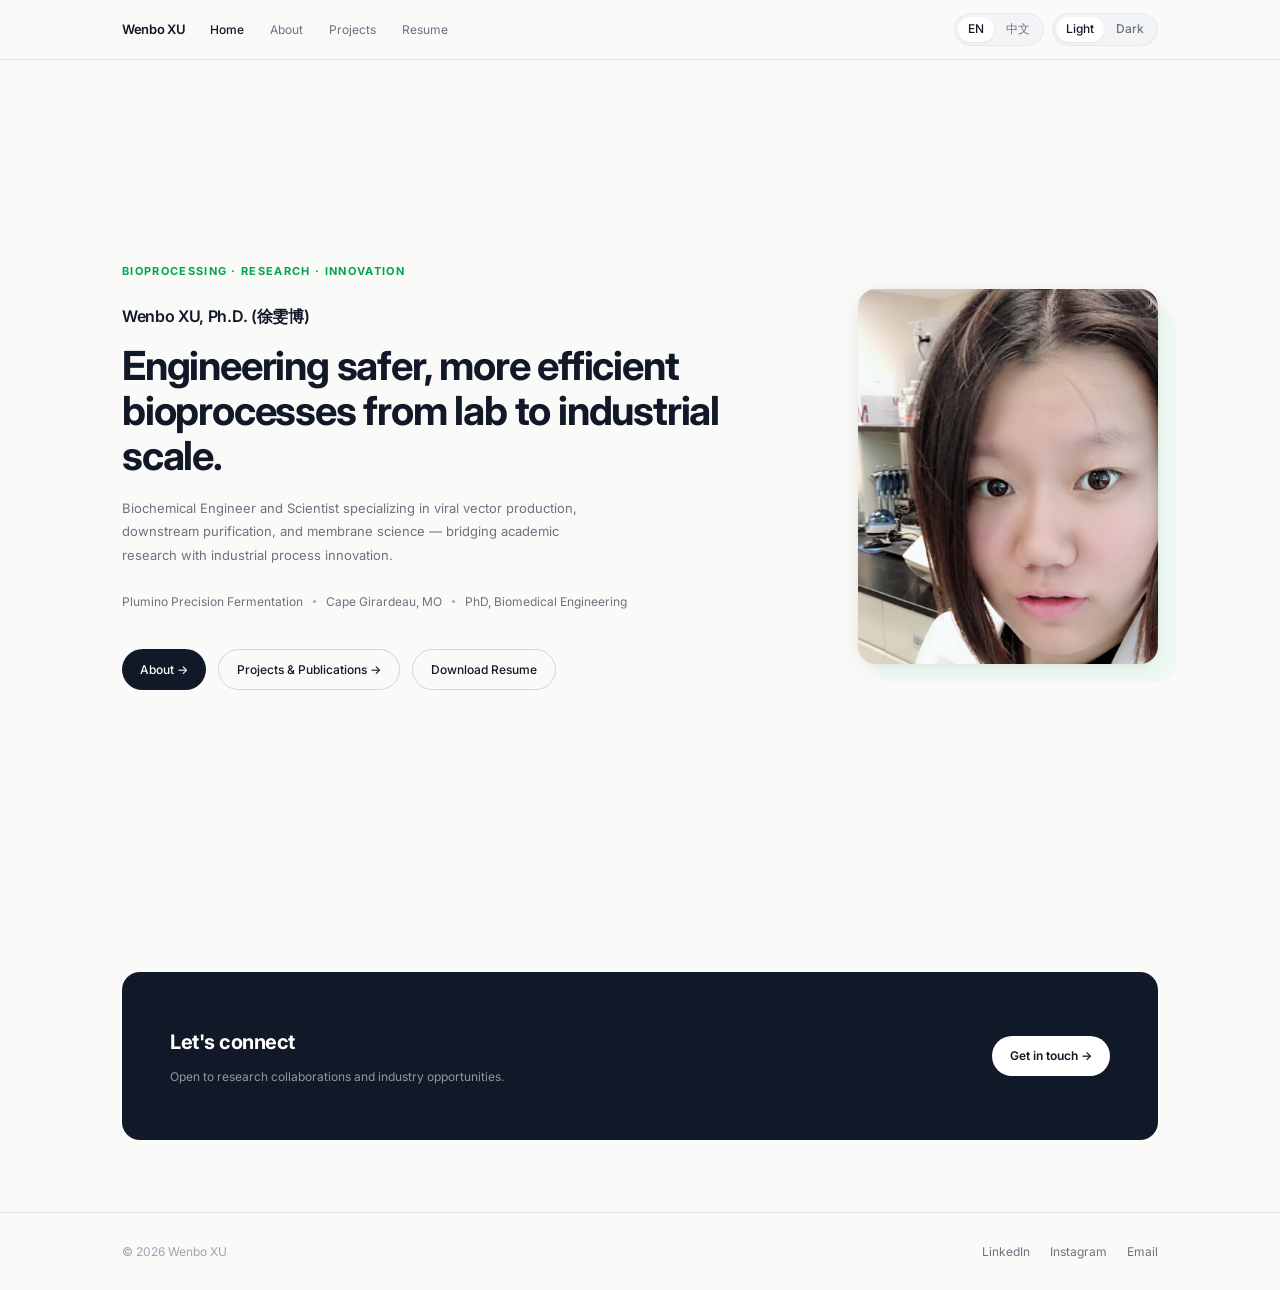
==== index.html @ 4501ac94 "Add dark/light mode toggle, fix column alignment, force HTML cache refresh Co-Authored-By: Claude So" ====
<!DOCTYPE html>
<html lang="en">
<head>
  <meta charset="UTF-8" />
  <meta name="viewport" content="width=device-width, initial-scale=1.0" />
  <title>Wenbo XU — Portfolio</title>
  <link rel="preconnect" href="https://fonts.googleapis.com" />
  <link rel="preconnect" href="https://fonts.gstatic.com" crossorigin />
  <link href="https://fonts.googleapis.com/css2?family=Inter:wght@400;500;600;700&display=swap" rel="stylesheet" />
  <link rel="stylesheet" href="styles.css?v=5" />
</head>
<body>

<div class="page">

  <section class="hero">
    <div>
      <p class="hero-eyebrow" data-en="Bioprocessing · Research · Innovation" data-zh="生物加工 · 研究 · 创新">Bioprocessing · Research · Innovation</p>
      <p class="hero-name" data-en="Wenbo XU, Ph.D. (徐雯博)" data-zh="徐雯博，博士 (Wenbo XU)">Wenbo XU, Ph.D. (徐雯博)</p>
      <h1 class="hero-headline" data-en="Engineering safer, more efficient bioprocesses from lab to industrial scale." data-zh="从实验室到工业规模，构建更安全、更高效的生物加工过程。">Engineering safer, more efficient bioprocesses from lab to industrial scale.</h1>
      <p class="hero-sub" data-en="Biochemical Engineer and Scientist specializing in viral vector production, downstream purification, and membrane science — bridging academic research with industrial process innovation." data-zh="生物化学工程师与科学家，专注于病毒载体生产、下游纯化及膜科学领域，连接学术研究与工业过程创新。">Biochemical Engineer and Scientist specializing in viral vector production, downstream purification, and membrane science — bridging academic research with industrial process innovation.</p>
      <div class="hero-meta">
        <span data-en="Plumino Precision Fermentation" data-zh="Plumino 精密发酵">Plumino Precision Fermentation</span>
        <span class="hero-meta-dot"></span>
        <span data-en="Cape Girardeau, MO" data-zh="密苏里州开普吉拉多">Cape Girardeau, MO</span>
        <span class="hero-meta-dot"></span>
        <span data-en="PhD, Biomedical Engineering" data-zh="生物医学工程博士">PhD, Biomedical Engineering</span>
      </div>
      <div class="hero-actions">
        <a href="about.html" class="btn-primary" data-en="About →" data-zh="关于我 →">About →</a>
        <a href="projects.html" class="btn-secondary" data-en="Projects & Publications →" data-zh="项目与发表 →">Projects & Publications →</a>
        <a href="cv.pdf" download class="btn-secondary" data-en="Download Resume" data-zh="下载简历">Download Resume</a>
      </div>
    </div>
    <div class="hero-photo-wrap">
      <img src="profile_picture.jpg" alt="Wenbo XU" class="hero-photo" />
      <div class="hero-photo-bg"></div>
    </div>
  </section>

  <div class="cta-strip fade-in">
    <div class="cta-strip-text">
      <h2 data-en="Let's connect" data-zh="期待与您联系">Let's connect</h2>
      <p data-en="Open to research collaborations and industry opportunities." data-zh="欢迎科研合作与行业交流机会。">Open to research collaborations and industry opportunities.</p>
    </div>
    <a href="mailto:boboxu74@gmail.com" class="btn-light" data-en="Get in touch →" data-zh="联系我 →">Get in touch →</a>
  </div>

</div>

<script src="main.js"></script>
</body>
</html>
---- styles.css ----
/* ── Tokens ── */
:root {
  --bg: #fafaf9;
  --bg-card: #ffffff;
  --bg-subtle: #f3f4f6;
  --text: #111827;
  --text-2: #374151;
  --text-3: #6b7280;
  --text-4: #9ca3af;
  --accent: #00a550;
  --accent-hover: #008a40;
  --accent-bg: #f0faf5;
  --border: #e5e7eb;
  --border-2: #d1d5db;
  --nav-h: 60px;
  --max-w: 1100px;
  --shadow-sm: 0 1px 3px rgba(0,0,0,.06), 0 1px 2px -1px rgba(0,0,0,.04);
  --shadow: 0 4px 24px rgba(0,0,0,.07), 0 1px 4px rgba(0,0,0,.04);
  --r: 10px;
  --r-lg: 18px;
}

/* ── Dark mode tokens ── */
[data-theme="dark"] {
  --bg: #0f172a;
  --bg-card: #1e293b;
  --bg-subtle: #1e293b;
  --text: #f1f5f9;
  --text-2: #cbd5e1;
  --text-3: #94a3b8;
  --text-4: #64748b;
  --accent: #00cc66;
  --accent-hover: #00a550;
  --accent-bg: #022c22;
  --border: #334155;
  --border-2: #475569;
  --shadow-sm: 0 1px 3px rgba(0,0,0,.3), 0 1px 2px -1px rgba(0,0,0,.2);
  --shadow: 0 4px 24px rgba(0,0,0,.4), 0 1px 4px rgba(0,0,0,.25);
}

/* ── Reset ── */
*, *::before, *::after { box-sizing: border-box; margin: 0; padding: 0; }
body {
  font-family: 'Inter', system-ui, -apple-system, sans-serif;
  font-size: 12px;
  line-height: 1.8;
  background: var(--bg);
  color: var(--text);
  -webkit-font-smoothing: antialiased;
  -moz-osx-font-smoothing: grayscale;
}
a { color: inherit; text-decoration: none; }
img { display: block; max-width: 100%; }
button { font-family: inherit; cursor: pointer; border: none; }

/* ── Navbar ── */
.nav {
  position: sticky;
  top: 0;
  z-index: 100;
  height: var(--nav-h);
  background: rgba(250,250,249,.9);
  backdrop-filter: blur(16px);
  -webkit-backdrop-filter: blur(16px);
  border-bottom: 1px solid var(--border);
}
[data-theme="dark"] .nav { background: rgba(15,23,42,.92); }
.nav-inner {
  max-width: var(--max-w);
  margin: 0 auto;
  padding: 0 32px;
  height: 100%;
  display: flex;
  align-items: center;
  gap: 8px;
}
.nav-brand {
  font-size: 13px;
  font-weight: 600;
  letter-spacing: -0.02em;
  color: var(--text);
  flex-shrink: 0;
  margin-right: 4px;
}
.nav-links {
  display: flex;
  align-items: center;
  gap: 2px;
  flex: 1;
}
.nav-link {
  font-size: 12px;
  font-weight: 400;
  color: var(--text-3);
  padding: 6px 12px;
  border-radius: 8px;
  transition: color .12s, background .12s;
}
.nav-link:hover { color: var(--text); background: var(--bg-subtle); }
.nav-link.active { color: var(--text); font-weight: 500; }
.nav-right {
  margin-left: auto;
  display: flex;
  align-items: center;
  gap: 8px;
}
.lang-toggle {
  display: flex;
  align-items: center;
  background: var(--bg-subtle);
  border: 1px solid var(--border);
  border-radius: 20px;
  padding: 3px;
  gap: 2px;
}
.lang-btn {
  font-size: 12px;
  font-weight: 500;
  color: var(--text-3);
  padding: 4px 10px;
  border-radius: 16px;
  background: transparent;
  transition: color .12s, background .12s, box-shadow .12s;
  line-height: 1.4;
}
.lang-btn.active {
  background: var(--bg-card);
  color: var(--text);
  box-shadow: var(--shadow-sm);
}
.nav-hamburger {
  display: none;
  flex-direction: column;
  gap: 5px;
  padding: 8px;
  background: none;
}
.nav-hamburger span {
  display: block;
  width: 22px;
  height: 2px;
  background: var(--text);
  border-radius: 2px;
  transition: transform .2s, opacity .2s;
}
.nav-mobile {
  display: none;
  position: absolute;
  top: var(--nav-h);
  left: 0;
  right: 0;
  background: var(--bg-card);
  border-bottom: 1px solid var(--border);
  padding: 12px 20px 16px;
  flex-direction: column;
  gap: 2px;
  box-shadow: var(--shadow);
}
.nav-mobile.open { display: flex; }
.nav-mobile .nav-link { padding: 10px 12px; }
.nav-mobile-toggles {
  display: flex;
  gap: 8px;
  padding: 10px 12px 4px;
  flex-wrap: wrap;
}

/* ── Page container ── */
.page {
  max-width: var(--max-w);
  margin: 0 auto;
  padding: 0 32px;
}

/* ── Buttons ── */
.btn-primary {
  display: inline-flex;
  align-items: center;
  gap: 6px;
  padding: 9px 18px;
  background: var(--text);
  color: #fff;
  border-radius: 50px;
  font-size: 12px;
  font-weight: 500;
  transition: opacity .15s, transform .15s;
}
.btn-primary:hover { opacity: .85; transform: translateY(-1px); }
[data-theme="dark"] .btn-primary { background: var(--accent); color: #022c22; }
[data-theme="dark"] .btn-primary:hover { opacity: 1; background: var(--accent-hover); }
.btn-secondary {
  display: inline-flex;
  align-items: center;
  gap: 6px;
  padding: 9px 18px;
  border: 1.5px solid var(--border-2);
  color: var(--text);
  border-radius: 50px;
  font-size: 12px;
  font-weight: 500;
  background: transparent;
  transition: border-color .15s, background .15s, transform .15s;
}
.btn-secondary:hover { border-color: var(--text-3); background: var(--bg-subtle); transform: translateY(-1px); }
.btn-accent {
  display: inline-flex;
  align-items: center;
  gap: 6px;
  padding: 9px 18px;
  background: var(--accent);
  color: #fff;
  border-radius: 50px;
  font-size: 12px;
  font-weight: 500;
  transition: background .15s, transform .15s;
}
.btn-accent:hover { background: var(--accent-hover); transform: translateY(-1px); }

/* ── Hero ── */
.hero {
  display: grid;
  grid-template-columns: 1fr 300px;
  gap: 72px;
  align-items: center;
  min-height: calc(100vh - var(--nav-h));
  padding: 72px 0 80px;
}
.hero-eyebrow {
  font-size: 11px;
  font-weight: 700;
  letter-spacing: .12em;
  text-transform: uppercase;
  color: var(--accent);
  margin-bottom: 20px;
}
.hero-name {
  font-size: 16px;
  font-weight: 600;
  letter-spacing: -.02em;
  color: var(--text);
  margin-bottom: 14px;
}
.hero-headline {
  font-size: clamp(26px, 3.5vw, 40px);
  font-weight: 700;
  line-height: 1.12;
  letter-spacing: -.03em;
  color: var(--text);
  margin-bottom: 18px;
}
.hero-sub {
  font-size: 13px;
  line-height: 1.8;
  color: var(--text-3);
  max-width: 480px;
  margin-bottom: 24px;
}
.hero-meta {
  display: flex;
  align-items: center;
  gap: 10px;
  font-size: 12px;
  color: var(--text-3);
  margin-bottom: 36px;
  flex-wrap: wrap;
}
.hero-meta-dot {
  width: 3px;
  height: 3px;
  border-radius: 50%;
  background: var(--text-4);
  flex-shrink: 0;
}
.hero-actions { display: flex; gap: 12px; flex-wrap: wrap; }
.hero-photo-wrap { position: relative; align-self: center; }
.hero-photo {
  width: 100%;
  aspect-ratio: 4/5;
  object-fit: cover;
  border-radius: var(--r-lg);
  box-shadow: var(--shadow);
  position: relative;
  z-index: 1;
}
.hero-photo-bg {
  position: absolute;
  inset: 20px -18px -18px 18px;
  background: var(--accent-bg);
  border-radius: var(--r-lg);
  z-index: 0;
}

/* ── Sections ── */
.section {
  padding: 72px 0;
  border-top: 1px solid var(--border);
}
.section-label {
  font-size: 11px;
  font-weight: 700;
  letter-spacing: .12em;
  text-transform: uppercase;
  color: var(--accent);
  margin-bottom: 10px;
}
.section-title {
  font-size: clamp(16px, 2vw, 20px);
  font-weight: 700;
  letter-spacing: -.02em;
  color: var(--text);
  margin-bottom: 36px;
}

/* ── Feature cards ── */
.features {
  display: grid;
  grid-template-columns: repeat(3, 1fr);
  gap: 16px;
}
.feature-card {
  background: var(--bg-card);
  border: 1px solid var(--border);
  border-radius: var(--r-lg);
  padding: 28px 24px;
  transition: box-shadow .2s, transform .2s;
}
.feature-card:hover { box-shadow: var(--shadow); transform: translateY(-2px); }
.feature-title {
  font-size: 13px;
  font-weight: 600;
  color: var(--text);
  letter-spacing: -.01em;
  margin-bottom: 8px;
}
.feature-desc { font-size: 12px; line-height: 1.8; color: var(--text-3); }

/* ── Project cards ── */
.project-grid {
  display: grid;
  grid-template-columns: repeat(2, 1fr);
  gap: 16px;
}
.project-card {
  background: var(--bg-card);
  border: 1px solid var(--border);
  border-radius: var(--r-lg);
  padding: 28px;
  display: flex;
  flex-direction: column;
  gap: 10px;
  transition: box-shadow .2s, transform .2s;
}
.project-card:hover { box-shadow: var(--shadow); transform: translateY(-2px); }
.project-tags { display: flex; flex-wrap: wrap; gap: 6px; }
.tag {
  font-size: 11px;
  font-weight: 500;
  padding: 3px 9px;
  border-radius: 20px;
  background: var(--bg-subtle);
  color: var(--text-3);
}
.tag.accent { background: var(--accent-bg); color: var(--accent); }
.project-title {
  font-size: 13px;
  font-weight: 600;
  color: var(--text);
  letter-spacing: -.01em;
}
.project-desc { font-size: 12px; line-height: 1.8; color: var(--text-3); flex: 1; }
.project-link {
  font-size: 12px;
  font-weight: 500;
  color: var(--accent);
  display: inline-flex;
  align-items: center;
  gap: 4px;
  margin-top: 4px;
}
.project-link:hover { text-decoration: underline; text-underline-offset: 3px; }

/* ── Publications & Involvement list (shared) ── */
.pub-list { display: flex; flex-direction: column; }
.pub-item {
  display: grid;
  grid-template-columns: 180px 1fr;
  gap: 40px;
  align-items: baseline;
  padding: 20px 0;
  border-bottom: 1px solid var(--border);
}
.pub-item:first-child { border-top: 1px solid var(--border); }
.pub-year {
  font-size: 12px;
  font-weight: 600;
  color: var(--text-4);
  font-feature-settings: "tnum";
  padding-top: 2px;
  white-space: nowrap;
}
.pub-title { font-size: 12px; font-weight: 500; color: var(--text); line-height: 1.6; margin-bottom: 4px; }
.pub-title a { color: var(--accent); }
.pub-title a:hover { text-decoration: underline; text-underline-offset: 3px; }
.pub-venue { font-size: 12px; color: var(--text-3); }

/* ── Timeline ── */
.timeline { display: flex; flex-direction: column; }
.timeline-item {
  display: grid;
  grid-template-columns: 180px 1fr;
  gap: 40px;
  align-items: start;
  padding: 28px 0;
  border-bottom: 1px solid var(--border);
}
.timeline-item:first-child { border-top: 1px solid var(--border); }
.timeline-period {
  font-size: 12px;
  font-weight: 600;
  color: var(--text-4);
  font-feature-settings: "tnum";
  padding-top: 3px;
  line-height: 1.6;
}
.timeline-title {
  font-size: 13px;
  font-weight: 600;
  color: var(--text);
  letter-spacing: -.01em;
  margin-bottom: 3px;
}
.timeline-org { font-size: 12px; color: var(--text-3); margin-bottom: 10px; }
.timeline-desc { font-size: 12px; line-height: 1.8; color: var(--text-3); }
.timeline-tags { display: flex; flex-wrap: wrap; gap: 6px; margin-top: 10px; }

/* ── Skills ── */
.skills-grid {
  display: grid;
  grid-template-columns: repeat(3, 1fr);
  gap: 10px;
}
.skill-chip {
  background: var(--bg-card);
  border: 1px solid var(--border);
  border-radius: var(--r);
  padding: 9px 12px;
  font-size: 12px;
  font-weight: 500;
  color: var(--text-2);
}

/* ── Page header (inner pages) ── */
.page-header {
  padding: 56px 0 52px;
  border-bottom: 1px solid var(--border);
}
.page-header-eyebrow {
  font-size: 11px;
  font-weight: 700;
  letter-spacing: .12em;
  text-transform: uppercase;
  color: var(--accent);
  margin-bottom: 10px;
}
.page-header-title {
  font-size: clamp(20px, 2.5vw, 28px);
  font-weight: 700;
  letter-spacing: -.03em;
  color: var(--text);
  margin-bottom: 12px;
}
.page-header-sub {
  font-size: 12px;
  color: var(--text-3);
  max-width: 520px;
  line-height: 1.8;
}

/* ── CTA strip ── */
.cta-strip {
  background: var(--text);
  border-radius: var(--r-lg);
  padding: 52px 48px;
  display: flex;
  align-items: center;
  justify-content: space-between;
  gap: 24px;
  margin: 72px 0;
}
[data-theme="dark"] .cta-strip {
  background: #1e293b;
  border: 1px solid var(--border);
}
.cta-strip-text h2 {
  font-size: 20px;
  font-weight: 700;
  letter-spacing: -.025em;
  color: #fff;
  margin-bottom: 6px;
}
[data-theme="dark"] .cta-strip-text h2 { color: var(--text); }
.cta-strip-text p { font-size: 12px; color: rgba(255,255,255,.55); }
[data-theme="dark"] .cta-strip-text p { color: var(--text-3); }
.btn-light {
  display: inline-flex;
  align-items: center;
  gap: 8px;
  padding: 9px 18px;
  background: #fff;
  color: var(--text);
  border-radius: 50px;
  font-size: 12px;
  font-weight: 600;
  white-space: nowrap;
  flex-shrink: 0;
  transition: opacity .15s, transform .15s;
}
.btn-light:hover { opacity: .9; transform: translateY(-1px); }
[data-theme="dark"] .btn-light { background: var(--bg-subtle); color: var(--text); border: 1px solid var(--border-2); }

/* ── Footer ── */
footer { border-top: 1px solid var(--border); }
.footer-inner {
  max-width: var(--max-w);
  margin: 0 auto;
  padding: 28px 32px;
  display: flex;
  align-items: center;
  justify-content: space-between;
  gap: 16px;
}
.footer-copy { font-size: 12px; color: var(--text-4); }
.footer-links { display: flex; gap: 20px; }
.footer-link { font-size: 12px; color: var(--text-3); transition: color .12s; }
.footer-link:hover { color: var(--text); }

/* ── Scroll fade-in ── */
.fade-in {
  opacity: 0;
  transform: translateY(20px);
  transition: opacity .55s ease, transform .55s ease;
}
.fade-in.visible { opacity: 1; transform: none; }

/* ── Responsive ── */
@media (max-width: 960px) {
  .hero { grid-template-columns: 1fr; min-height: auto; padding: 56px 0 64px; gap: 40px; }
  .hero-photo-wrap { order: -1; max-width: 220px; margin: 0 auto; }
  .features { grid-template-columns: 1fr 1fr; }
  .timeline-item { grid-template-columns: 1fr; gap: 4px; }
  .pub-item { grid-template-columns: 1fr; gap: 4px; }
  .cta-strip { flex-direction: column; text-align: center; padding: 40px 28px; }
}
@media (max-width: 700px) {
  .project-grid { grid-template-columns: 1fr; }
  .features { grid-template-columns: 1fr; }
  .skills-grid { grid-template-columns: repeat(2, 1fr); }
}
@media (max-width: 640px) {
  .page { padding: 0 20px; }
  .nav-inner { padding: 0 20px; }
  .nav-links { display: none; }
  .nav-hamburger { display: flex; }
  .footer-inner { padding: 24px 20px; }
}
@media (max-width: 480px) {
  .footer-inner { flex-direction: column; text-align: center; }
  .cta-strip { padding: 32px 20px; }
  .cta-strip-text h2 { font-size: 16px; }
}
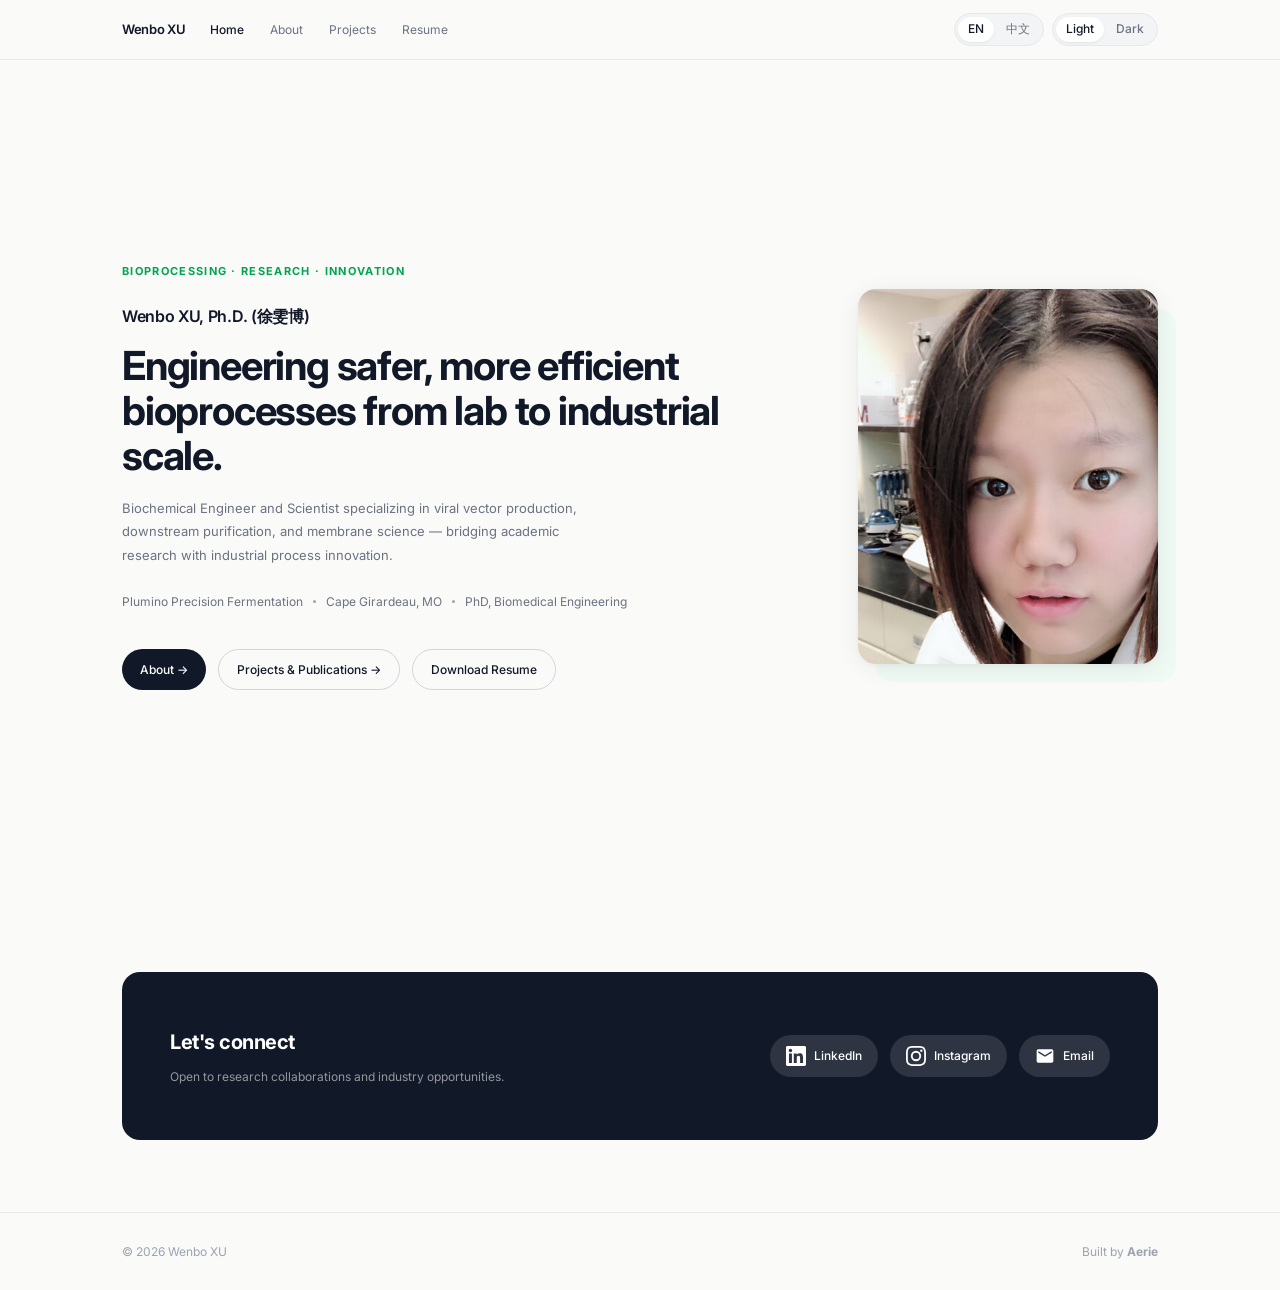
==== commit 11ad5817: "Move social links to CTA strip with icons, add Built by Aerie to footer Co-Authored-By: Claude Sonne" ====
--- a/index.html
+++ b/index.html
@@ -7,7 +7,7 @@
   <link rel="preconnect" href="https://fonts.googleapis.com" />
   <link rel="preconnect" href="https://fonts.gstatic.com" crossorigin />
   <link href="https://fonts.googleapis.com/css2?family=Inter:wght@400;500;600;700&display=swap" rel="stylesheet" />
-  <link rel="stylesheet" href="styles.css?v=5" />
+  <link rel="stylesheet" href="styles.css?v=6" />
 </head>
 <body>
 
@@ -43,7 +43,20 @@
       <h2 data-en="Let's connect" data-zh="期待与您联系">Let's connect</h2>
       <p data-en="Open to research collaborations and industry opportunities." data-zh="欢迎科研合作与行业交流机会。">Open to research collaborations and industry opportunities.</p>
     </div>
-    <a href="mailto:boboxu74@gmail.com" class="btn-light" data-en="Get in touch →" data-zh="联系我 →">Get in touch →</a>
+    <div class="cta-socials">
+      <a href="https://www.linkedin.com/in/wenbo74/" target="_blank" rel="noopener" class="social-btn" aria-label="LinkedIn">
+        <svg width="20" height="20" viewBox="0 0 24 24" fill="currentColor"><path d="M20.447 20.452h-3.554v-5.569c0-1.328-.027-3.037-1.852-3.037-1.853 0-2.136 1.445-2.136 2.939v5.667H9.351V9h3.414v1.561h.046c.477-.9 1.637-1.85 3.37-1.85 3.601 0 4.267 2.37 4.267 5.455v6.286zM5.337 7.433c-1.144 0-2.063-.926-2.063-2.065 0-1.138.92-2.063 2.063-2.063 1.14 0 2.064.925 2.064 2.063 0 1.139-.925 2.065-2.064 2.065zm1.782 13.019H3.555V9h3.564v11.452zM22.225 0H1.771C.792 0 0 .774 0 1.729v20.542C0 23.227.792 24 1.771 24h20.451C23.2 24 24 23.227 24 22.271V1.729C24 .774 23.2 0 22.222 0h.003z"/></svg>
+        <span>LinkedIn</span>
+      </a>
+      <a href="https://www.instagram.com/wennnnboo" target="_blank" rel="noopener" class="social-btn" aria-label="Instagram">
+        <svg width="20" height="20" viewBox="0 0 24 24" fill="currentColor"><path d="M12 2.163c3.204 0 3.584.012 4.85.07 3.252.148 4.771 1.691 4.919 4.919.058 1.265.069 1.645.069 4.849 0 3.205-.012 3.584-.069 4.849-.149 3.225-1.664 4.771-4.919 4.919-1.266.058-1.644.07-4.85.07-3.204 0-3.584-.012-4.849-.07-3.26-.149-4.771-1.699-4.919-4.92-.058-1.265-.07-1.644-.07-4.849 0-3.204.013-3.583.07-4.849.149-3.227 1.664-4.771 4.919-4.919 1.266-.057 1.645-.069 4.849-.069zM12 0C8.741 0 8.333.014 7.053.072 2.695.272.273 2.69.073 7.052.014 8.333 0 8.741 0 12c0 3.259.014 3.668.072 4.948.2 4.358 2.618 6.78 6.98 6.98C8.333 23.986 8.741 24 12 24c3.259 0 3.668-.014 4.948-.072 4.354-.2 6.782-2.618 6.979-6.98.059-1.28.073-1.689.073-4.948 0-3.259-.014-3.667-.072-4.947-.196-4.354-2.617-6.78-6.979-6.98C15.668.014 15.259 0 12 0zm0 5.838a6.162 6.162 0 100 12.324 6.162 6.162 0 000-12.324zM12 16a4 4 0 110-8 4 4 0 010 8zm6.406-11.845a1.44 1.44 0 100 2.881 1.44 1.44 0 000-2.881z"/></svg>
+        <span>Instagram</span>
+      </a>
+      <a href="mailto:boboxu74@gmail.com" class="social-btn" aria-label="Email">
+        <svg width="20" height="20" viewBox="0 0 24 24" fill="currentColor"><path d="M20 4H4c-1.1 0-2 .9-2 2v12c0 1.1.9 2 2 2h16c1.1 0 2-.9 2-2V6c0-1.1-.9-2-2-2zm0 4l-8 5-8-5V6l8 5 8-5v2z"/></svg>
+        <span>Email</span>
+      </a>
+    </div>
   </div>
 
 </div>
--- a/styles.css
+++ b/styles.css
@@ -518,6 +518,30 @@
 .btn-light:hover { opacity: .9; transform: translateY(-1px); }
 [data-theme="dark"] .btn-light { background: var(--bg-subtle); color: var(--text); border: 1px solid var(--border-2); }
 
+/* ── CTA social buttons ── */
+.cta-socials {
+  display: flex;
+  gap: 12px;
+  flex-shrink: 0;
+  align-items: center;
+}
+.social-btn {
+  display: flex;
+  align-items: center;
+  gap: 8px;
+  padding: 10px 16px;
+  border-radius: 50px;
+  background: rgba(255,255,255,.12);
+  color: #fff;
+  font-size: 12px;
+  font-weight: 500;
+  white-space: nowrap;
+  transition: background .15s, transform .15s;
+}
+.social-btn:hover { background: rgba(255,255,255,.22); transform: translateY(-2px); }
+[data-theme="dark"] .social-btn { background: rgba(255,255,255,.08); }
+[data-theme="dark"] .social-btn:hover { background: rgba(255,255,255,.16); }
+
 /* ── Footer ── */
 footer { border-top: 1px solid var(--border); }
 .footer-inner {
@@ -550,6 +574,7 @@
   .timeline-item { grid-template-columns: 1fr; gap: 4px; }
   .pub-item { grid-template-columns: 1fr; gap: 4px; }
   .cta-strip { flex-direction: column; text-align: center; padding: 40px 28px; }
+  .cta-socials { justify-content: center; flex-wrap: wrap; }
 }
 @media (max-width: 700px) {
   .project-grid { grid-template-columns: 1fr; }
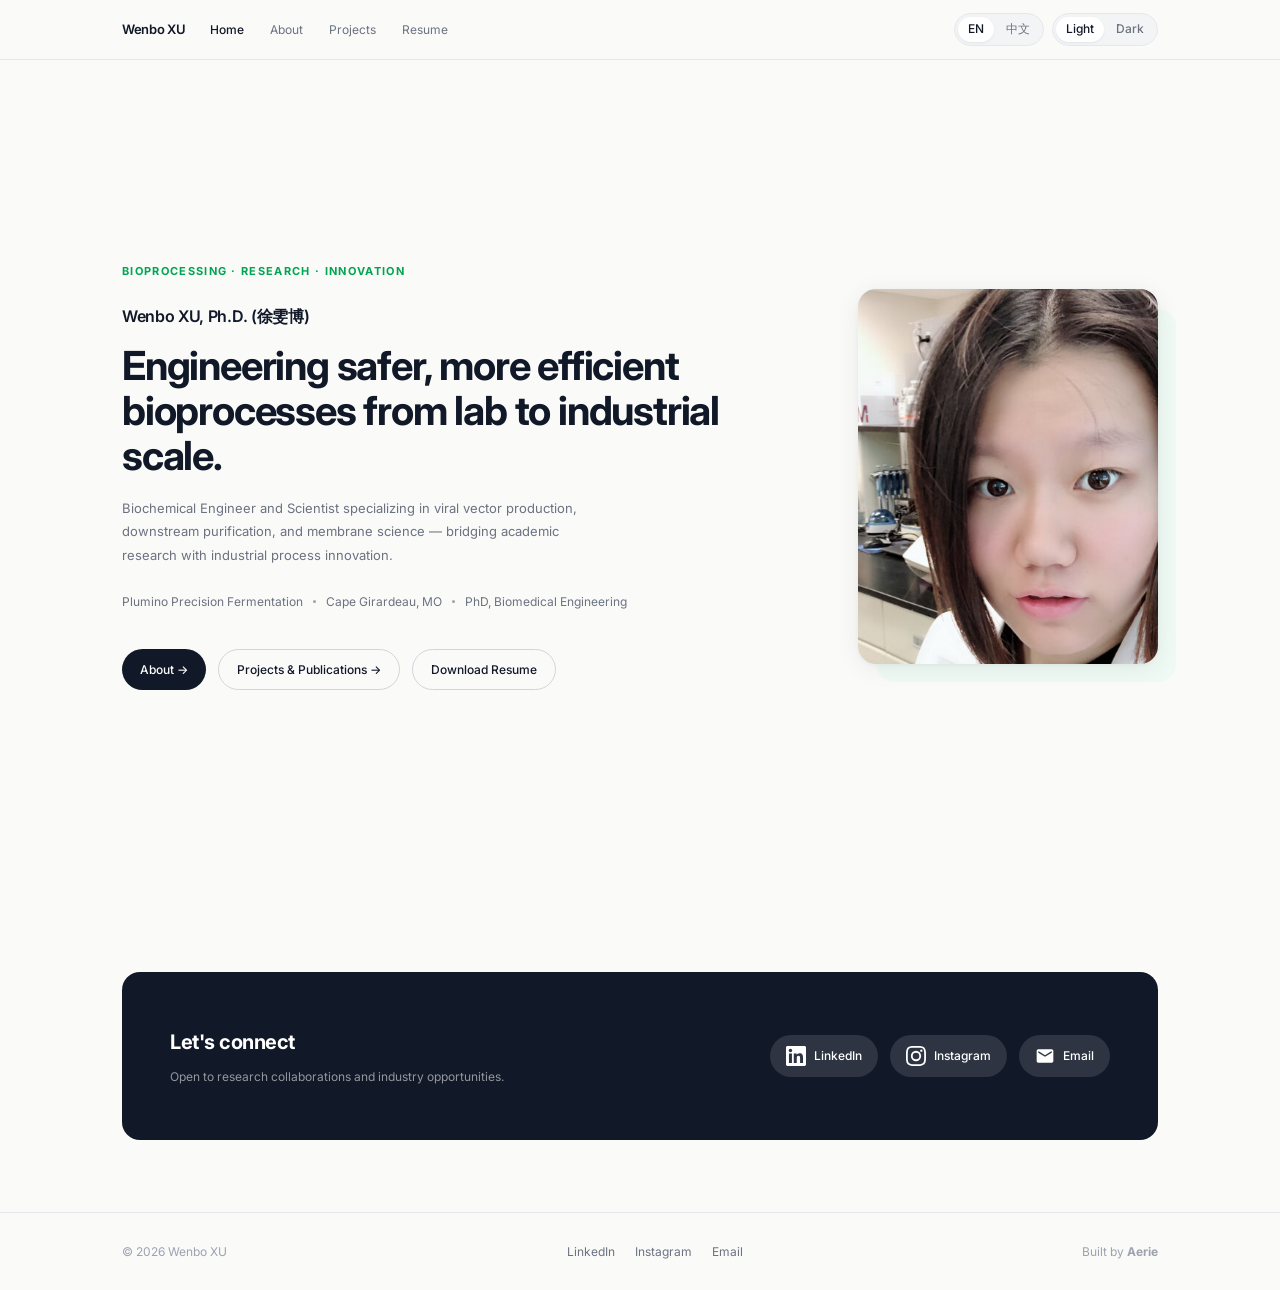
==== commit 5c2f1577: "Restore social links to footer alongside Built by Aerie Co-Authored-By: Claude Sonnet 4.6 <noreply@a" ====
--- a/index.html
+++ b/index.html
@@ -7,7 +7,7 @@
   <link rel="preconnect" href="https://fonts.googleapis.com" />
   <link rel="preconnect" href="https://fonts.gstatic.com" crossorigin />
   <link href="https://fonts.googleapis.com/css2?family=Inter:wght@400;500;600;700&display=swap" rel="stylesheet" />
-  <link rel="stylesheet" href="styles.css?v=6" />
+  <link rel="stylesheet" href="styles.css?v=7" />
 </head>
 <body>
 
--- a/styles.css
+++ b/styles.css
@@ -551,7 +551,8 @@
   display: flex;
   align-items: center;
   justify-content: space-between;
-  gap: 16px;
+  gap: 20px;
+  flex-wrap: wrap;
 }
 .footer-copy { font-size: 12px; color: var(--text-4); }
 .footer-links { display: flex; gap: 20px; }
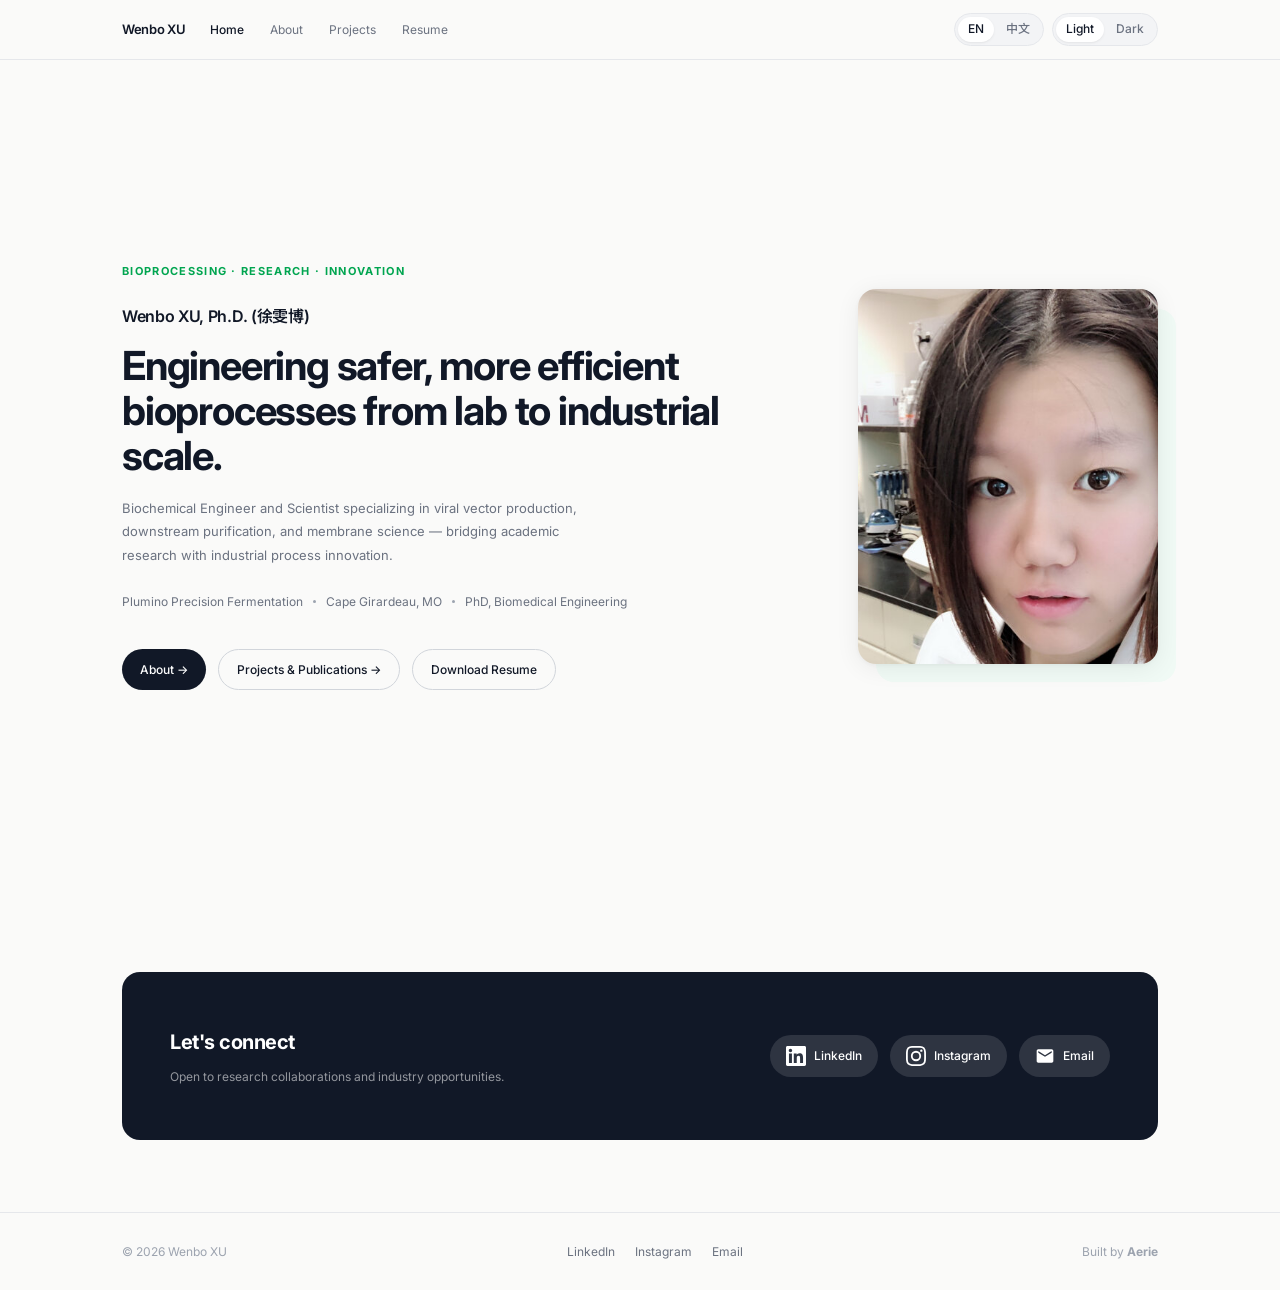
==== commit 8c8a190d: "Add Noto Sans SC for Chinese typography Co-Authored-By: Claude Sonnet 4.6 <noreply@anthropic.com>" ====
--- a/index.html
+++ b/index.html
@@ -6,8 +6,8 @@
   <title>Wenbo XU — Portfolio</title>
   <link rel="preconnect" href="https://fonts.googleapis.com" />
   <link rel="preconnect" href="https://fonts.gstatic.com" crossorigin />
-  <link href="https://fonts.googleapis.com/css2?family=Inter:wght@400;500;600;700&display=swap" rel="stylesheet" />
-  <link rel="stylesheet" href="styles.css?v=7" />
+  <link href="https://fonts.googleapis.com/css2?family=Inter:wght@400;500;600;700&family=Noto+Sans+SC:wght@400;500;700&display=swap" rel="stylesheet" />
+  <link rel="stylesheet" href="styles.css?v=11" />
 </head>
 <body>
 
--- a/styles.css
+++ b/styles.css
@@ -22,6 +22,7 @@
 
 /* ── Dark mode tokens ── */
 [data-theme="dark"] {
+  background: #0f172a;
   --bg: #0f172a;
   --bg-card: #1e293b;
   --bg-subtle: #1e293b;
@@ -41,11 +42,12 @@
 /* ── Reset ── */
 *, *::before, *::after { box-sizing: border-box; margin: 0; padding: 0; }
 body {
-  font-family: 'Inter', system-ui, -apple-system, sans-serif;
+  font-family: 'Inter', 'Noto Sans SC', system-ui, -apple-system, sans-serif;
   font-size: 12px;
   line-height: 1.8;
   background: var(--bg);
   color: var(--text);
+  min-height: 100vh;
   -webkit-font-smoothing: antialiased;
   -moz-osx-font-smoothing: grayscale;
 }
@@ -293,7 +295,6 @@
 /* ── Sections ── */
 .section {
   padding: 72px 0;
-  border-top: 1px solid var(--border);
 }
 .section-label {
   font-size: 11px;
@@ -381,6 +382,7 @@
 
 /* ── Publications & Involvement list (shared) ── */
 .pub-list { display: flex; flex-direction: column; }
+.pub-item:first-child { border-top: 1px solid var(--border); }
 .pub-item {
   display: grid;
   grid-template-columns: 180px 1fr;
@@ -389,7 +391,6 @@
   padding: 20px 0;
   border-bottom: 1px solid var(--border);
 }
-.pub-item:first-child { border-top: 1px solid var(--border); }
 .pub-year {
   font-size: 12px;
   font-weight: 600;
@@ -405,6 +406,7 @@
 
 /* ── Timeline ── */
 .timeline { display: flex; flex-direction: column; }
+.timeline-item:first-child { border-top: 1px solid var(--border); }
 .timeline-item {
   display: grid;
   grid-template-columns: 180px 1fr;
@@ -413,7 +415,6 @@
   padding: 28px 0;
   border-bottom: 1px solid var(--border);
 }
-.timeline-item:first-child { border-top: 1px solid var(--border); }
 .timeline-period {
   font-size: 12px;
   font-weight: 600;
